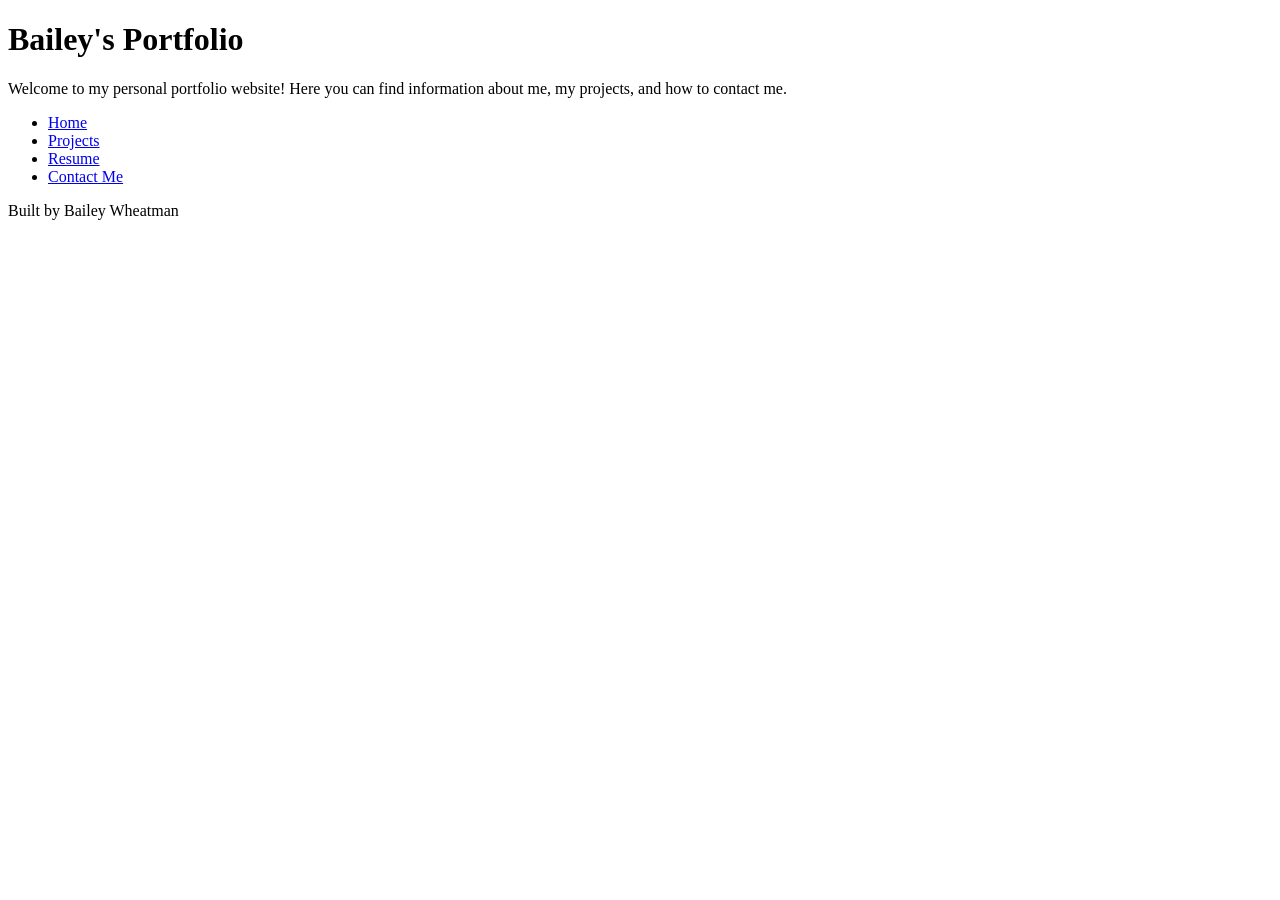
==== index.html @ f96bdcd1 "HTML basics All the content necessary for the code along." ====
<!DOCTYPE html>
<html lang="en">
<head>
    <meta charset="UTF-8">
    <meta name="viewport" content="width=device-width, initial-scale=1.0">
    <title>Bailey's Portfolio</title>
</head>
<body>
    <header>
        <h1>Bailey's Portfolio</h1>
        <p>Welcome to my personal portfolio website! Here you can find information about me, my projects, and how to contact me.</p>
    </header>
    <nav>
        <ul>
            <li><a href="index.html">Home</a></li>
            <li><a href="projects.html">Projects</a></li>
            <li><a href="resume.html">Resume</a></li>
            <li><a href="contact.html">Contact Me</a></li>
        </ul>
    </nav>
    <main>

    </main>
    <footer>
        <p>Built by Bailey Wheatman</p>
    </footer>
    
</body>
</html>
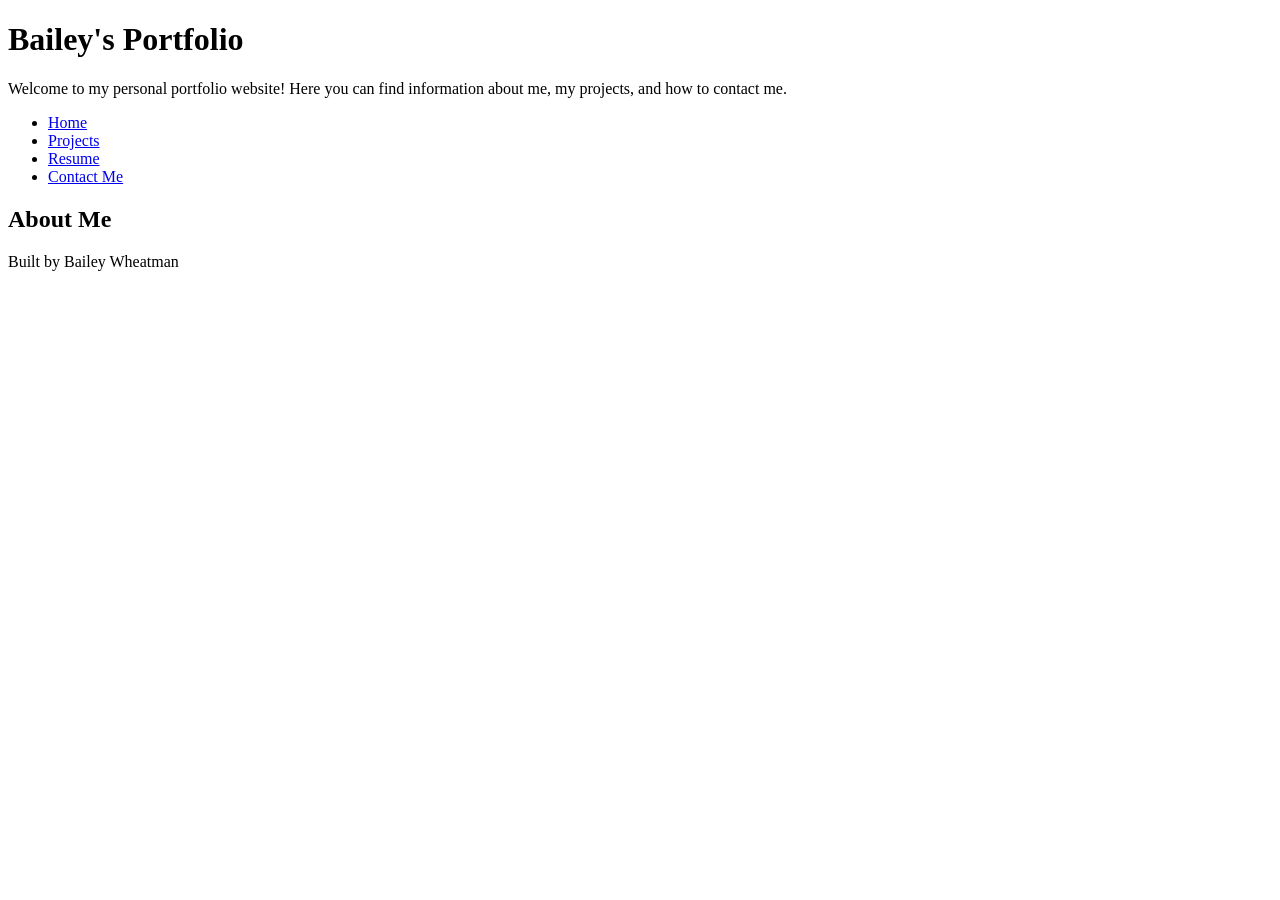
==== commit d5daf6e5: "Added stylesheet" ====
--- a/index.html
+++ b/index.html
@@ -3,6 +3,7 @@
 <head>
     <meta charset="UTF-8">
     <meta name="viewport" content="width=device-width, initial-scale=1.0">
+    <link rel="stylesheet" href="styles.css">
     <title>Bailey's Portfolio</title>
 </head>
 <body>
@@ -19,6 +20,7 @@
         </ul>
     </nav>
     <main>
+        <h2>About Me</h2>
 
     </main>
     <footer>
--- a/styles.css
+++ b/styles.css
@@ -0,0 +1,4 @@
+/* CSS by Bailey Wheatman */
+/* color palette - haven't picked one out yet */
+
+/*Global (base) MOBILE FIRST STYLES*/
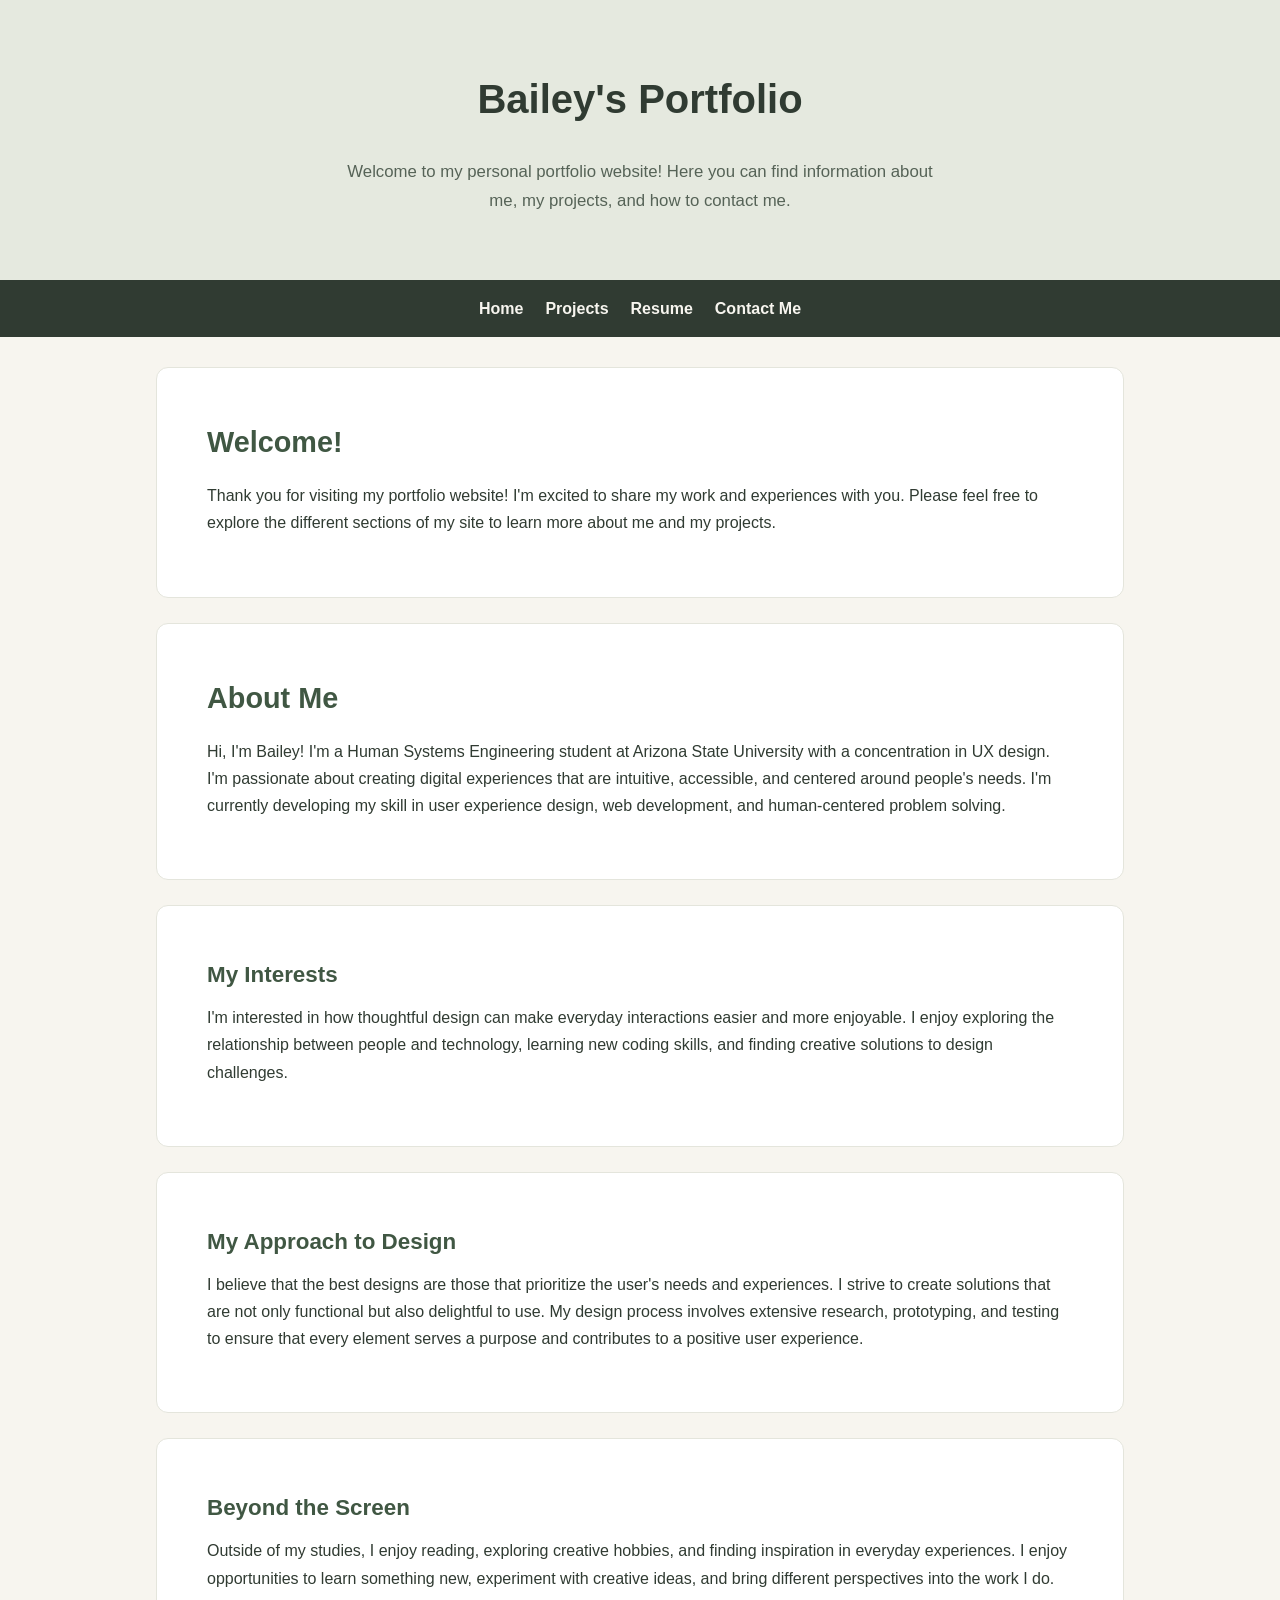
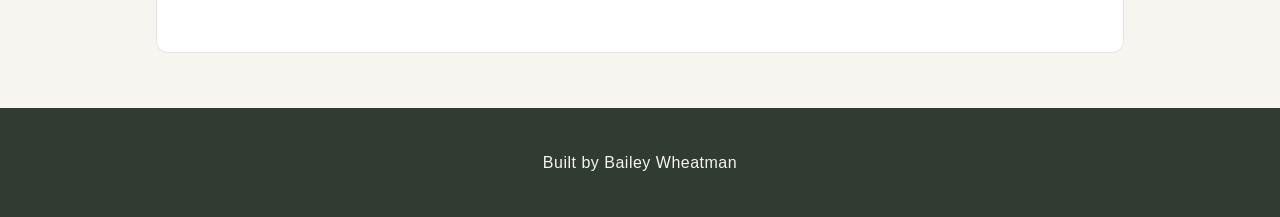
==== commit dbc89ff3: "Added CSS" ====
--- a/index.html
+++ b/index.html
@@ -20,7 +20,41 @@
         </ul>
     </nav>
     <main>
-        <h2>About Me</h2>
+        <section>
+            <h2>Welcome!</h2>
+            <p>Thank you for visiting my portfolio website! I'm excited to share my work and experiences with you. 
+                Please feel free to explore the different sections of my site to learn more about me and my projects.
+            </p>
+        </section>
+        <section>
+            <h2>About Me</h2>
+            <p>Hi, I'm Bailey! I'm a Human Systems Engineering student at Arizona State University with a concentration in UX design.
+                I'm passionate about creating digital experiences that are intuitive, accessible, and 
+                centered around people's needs. I'm currently developing my skill in user experience design, web development, and human-centered problem solving.
+            </p>
+        </section>
+        <section>
+            <h3>My Interests</h3>
+            <p>I'm interested in how thoughtful design can make everyday interactions easier and more enjoyable.
+                I enjoy exploring the relationship between people and technology, learning new coding skills,
+                and finding creative solutions to design challenges.
+            </p>
+        </section>
+        <section>
+            <h3>My Approach to Design</h3>
+            <p>I believe that the best designs are those that prioritize the user's needs and experiences. 
+            I strive to create solutions that are not only functional but also delightful to use.
+            My design process involves extensive research, prototyping, and testing to ensure that every element
+            serves a purpose and contributes to a positive user experience.
+            </p>
+        </section>
+        <section>
+            <h3>Beyond the Screen</h3>
+            <p>Outside of my studies, I enjoy reading, exploring creative hobbies, and finding
+                inspiration in everyday experiences. I enjoy opportunities to learn something
+                new, experiment with creative ideas, and bring different perspectives into the work I do.
+            </p>
+        </section>
 
     </main>
     <footer>
--- a/styles.css
+++ b/styles.css
@@ -1,4 +1,220 @@
 /* CSS by Bailey Wheatman */
 /* color palette - haven't picked one out yet */
+/*
+page background color: #f7f5ef 
+header background: #E5E9DF
+Nav: #303b32
+h2 and h3: #405743
+nav hover: #c7d5bf
+header text: #566357
+card background & section background: #ffffff
+card border: #e4e5dc
+*/
 
 /*Global (base) MOBILE FIRST STYLES*/
+* {
+    box-sizing: border-box;
+}
+
+body {
+    margin: 0;
+    font-family: Arial, Helvetica, sans-serif;
+    background-color: #f7f5ef;
+    color: #303b32;
+    line-height: 1.7;
+    display: grid;
+    grid-template-columns: 1fr;
+    grid-template-areas:
+        "header"
+        "nav"
+        "main"
+        "footer";
+}
+
+header {
+    grid-area: header;
+    background-color: #E5E9DF;
+    text-align: center;
+    padding: 40px 20px 30px;
+}
+
+header h1 {
+    font-size: 2.5em;
+    margin: 0 0 15px;
+    padding: 20px;
+    line-height: 1.2;
+}
+
+header p {
+    max-width: 650px;
+    margin: 0 auto;
+    padding: 0 20px 20px;
+    font-size: 1.05rem;
+    color: #566357;
+}
+
+nav {
+    grid-area: nav;
+    background-color: #303b32;
+    padding: 15px 20px;
+}
+
+nav ul {
+    list-style: none;
+    display: flex;
+    justify-content: center;
+    flex-wrap: wrap;
+    gap: 15px 40px;
+    padding: 0;
+    margin: 0;
+}
+
+nav a {
+    text-decoration: none;
+    color: #f7f5ef;
+    font-weight: bold;
+    transition: color 0.3s ease;
+}
+
+nav a:hover {
+    color: #c7d5bf;
+}
+
+/* Main content styles */
+main {
+    grid-area: main;
+    width: 100%;
+    max-width: 1000px;
+    margin: 0 auto;
+    padding: 50px 24px;
+}
+
+section {
+    background-color: #ffffff;
+    padding: 30px;
+    border-radius: 12px;
+    margin-bottom: 25px;
+    border: 1px solid #e4e5dc;
+}
+
+section h2 {
+    font-size: 1.8rem;
+    margin-bottom: 15px;
+    color: #405743;
+    margin-top: 0;
+}
+
+section h3 {
+    font-size: 1.4rem;
+    margin-top: 0px;
+    margin-bottom: 10px;
+    color: #405743;
+}
+
+section p {
+    margin: 0 0 10px;
+    font-size: 1rem;
+    color: #303b32;
+}
+
+/* Footer styles */
+footer {
+    background-color: #303b32;
+    color: #f7f5ef;
+    text-align: center;
+    padding: 25px 20px;
+    letter-spacing: 0.5px;
+    grid-area: footer;
+}
+
+img {
+    display: block;
+    max-width: 100%;
+    height: auto;
+}
+
+@media (min-width: 768px) {
+    main {
+        padding: 50px 40px;
+    }
+
+    section {
+        padding: 40px;
+    }
+
+    .project-main{
+        gap: 35px;
+    }
+
+    .project-gallery {
+        grid-template-columns: repeat(auto-fit, minmax(400px, 1fr));
+    }
+
+    .project-gallery.single-image {
+        grid-template-columns: 1fr;
+    }
+}
+
+@media (min-width: 500px) {
+    header{
+        padding: 55px 20px 45px;
+    }
+
+    nav ul {
+        gap: 15px 22px;
+    }
+    main {
+        padding: 30px 16px;
+    }
+
+    section {
+        padding: 50px;
+    }
+
+    .project-gallery {
+        grid-template-columns: repeat(auto-fit, minmax(350px, 1fr));
+    }
+}
+
+/* PROJECT PAGE*/
+.project-main {
+    display: grid;
+    grid-template-columns: 1fr;
+    gap: 20px;
+}
+
+.projects-main .project-card {
+    margin-bottom: 0;
+}
+
+.project-category {
+    color: #566357;
+    font-size: 0.9rem;
+    font-weight: bold;
+    letter-spacing: 1.5px;
+}
+
+.project-gallery {
+    display: grid;
+    grid-template-columns: repeat(auto-fit, minmax(300px, 1fr));
+    gap: 15px;
+    margin: 20px 0;
+}
+
+.project-gallery img {
+    width: 100%;
+    height: auto;
+    border: 1px solid #e4e5dc;
+    border-radius: 10px;
+}
+
+.project-gallery.single-image {
+    max-width: 600px;
+}
+
+.skills{
+    padding-top: 15px;
+    border-top: 1px solid #e4e5dc;
+    color: #303732;
+    font-size: 0.95rem;
+}
